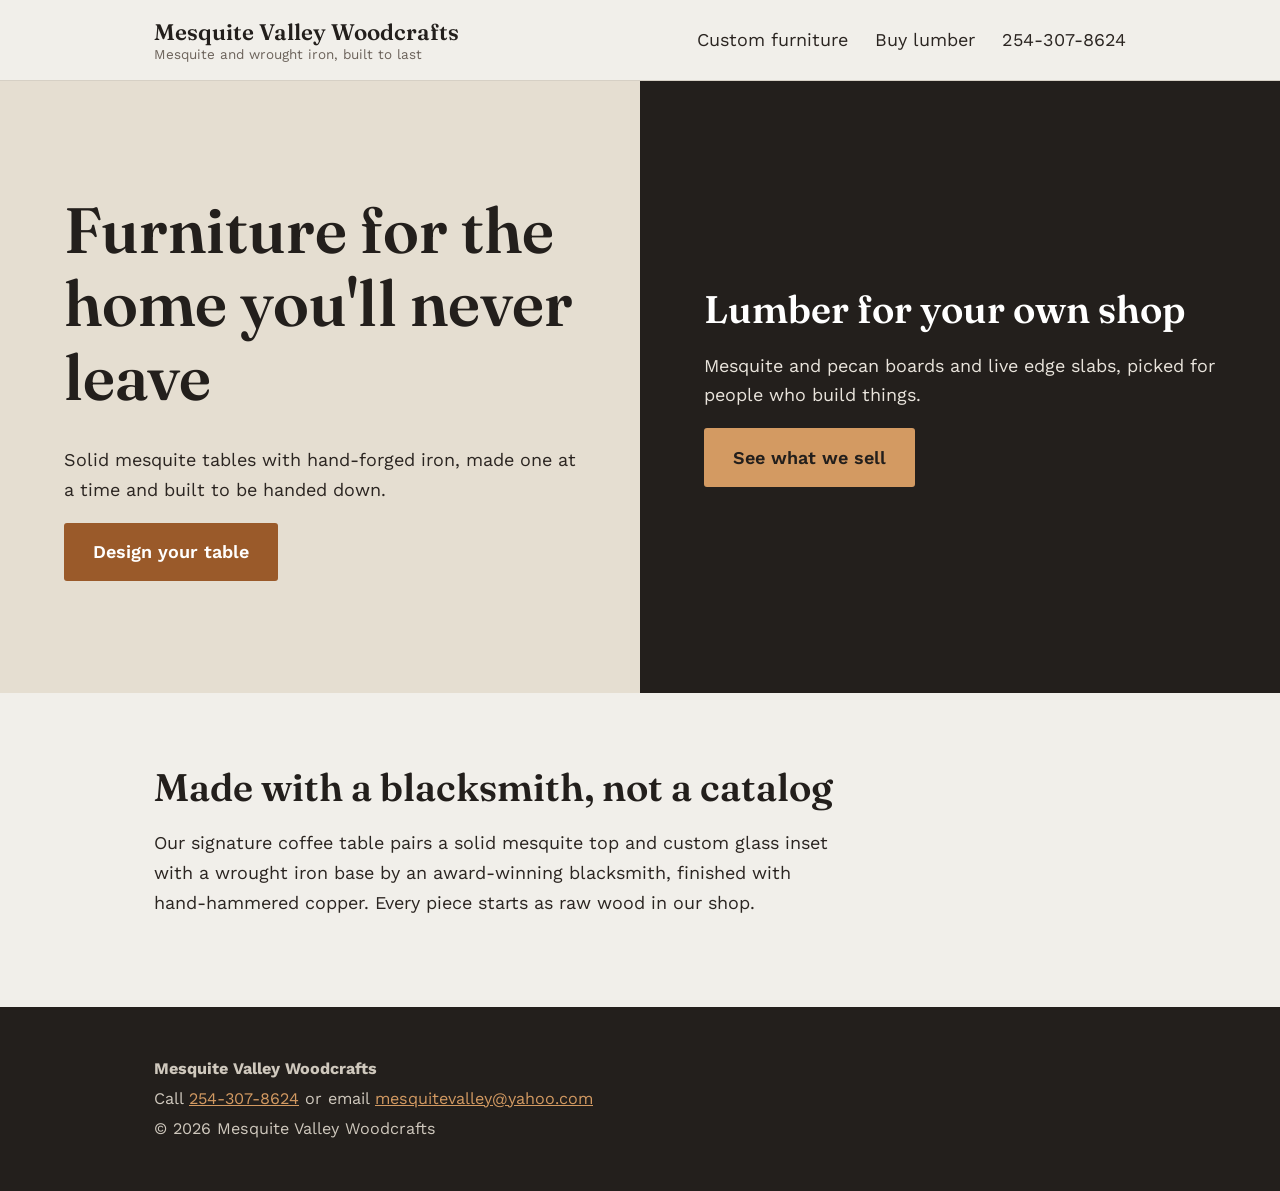
==== index.html @ bffd5c40 "Add files via upload" ====
<!doctype html><html lang="en"><head><meta charset="utf-8"><meta name="viewport" content="width=device-width,initial-scale=1"><link rel="preconnect" href="https://fonts.googleapis.com"><link rel="preconnect" href="https://fonts.gstatic.com" crossorigin><link href="https://fonts.googleapis.com/css2?family=Fraunces:wght@600&family=Work+Sans:wght@400;600&display=swap" rel="stylesheet"><link rel="stylesheet" href="styles.css"><title>Mesquite Valley Woodcrafts | Custom mesquite furniture and lumber</title><meta name="description" content="Custom mesquite and wrought iron furniture, and mesquite and pecan lumber for woodworkers."></head><body>
<header><div class="wrap"><a class="brand" href="index.html">Mesquite Valley Woodcrafts<small>Mesquite and wrought iron, built to last</small></a><nav aria-label="Main"><a href="custom.html">Custom furniture</a><a href="lumber.html">Buy lumber</a><a href="tel:2543078624">254-307-8624</a></nav></div></header>
<main class="split">
<div class="home"><h1>Furniture for the home you'll never leave</h1><p>Solid mesquite tables with hand-forged iron, made one at a time and built to be handed down.</p><a class="btn" href="custom.html">Design your table</a></div>
<div class="shop"><h2>Lumber for your own shop</h2><p>Mesquite and pecan boards and live edge slabs, picked for people who build things.</p><a class="btn" href="lumber.html">See what we sell</a></div>
</main>
<section><div class="wrap"><h2>Made with a blacksmith, not a catalog</h2><p>Our signature coffee table pairs a solid mesquite top and custom glass inset with a wrought iron base by an award-winning blacksmith, finished with hand-hammered copper. Every piece starts as raw wood in our shop.</p></div></section>
<footer><div class="wrap"><p><b>Mesquite Valley Woodcrafts</b></p><p>Call <a href="tel:2543078624">254-307-8624</a> or email <a href="mailto:mesquitevalley@yahoo.com">mesquitevalley@yahoo.com</a></p><p>&copy; 2026 Mesquite Valley Woodcrafts</p></div></footer></body></html>
---- styles.css ----
:root{--iron:#231f1c;--mesq:#4b2a1a;--copper:#9a5a2a;--glow:#d39a62;--stone:#f1efea;--sand:#e5ded1;--line:#d6d0c5;--ink:#2b2521}
*{box-sizing:border-box}
html{font-size:112.5%}
body{margin:0;font:1rem/1.65 "Work Sans",system-ui,sans-serif;color:var(--ink);background:var(--stone)}
h1,h2,h3{font-family:Fraunces,Georgia,serif;font-weight:600;line-height:1.15;margin:0 0 .5em;color:var(--iron)}
h1{font-size:clamp(2.2rem,5vw,3.6rem)}h2{font-size:clamp(1.6rem,3vw,2.2rem)}h3{font-size:1.2rem}
p{margin:0 0 1em;max-width:62ch}
a{color:var(--copper)}
:focus-visible{outline:3px solid var(--copper);outline-offset:3px}
.wrap{max-width:1100px;margin:0 auto;padding:0 5vw}
header{border-bottom:1px solid var(--line)}
header .wrap{display:flex;flex-wrap:wrap;gap:.5rem 2rem;align-items:center;justify-content:space-between;padding-top:1rem;padding-bottom:1rem}
.brand{font:600 1.25rem Fraunces,Georgia,serif;color:var(--iron);text-decoration:none}
.brand small{display:block;font:400 .75rem "Work Sans",sans-serif;color:#6b625a}
nav a{margin-left:1.5rem;color:var(--ink);text-decoration:none;padding:.3rem 0;border-bottom:2px solid transparent}
nav a:hover,nav a[aria-current]{border-color:var(--copper)}
.btn{display:inline-block;padding:.8em 1.6em;background:var(--copper);color:#fff;font-weight:600;text-decoration:none;border:0;border-radius:3px;cursor:pointer;font-size:1rem}
.btn:hover{background:#7f4720}
.btn.alt{background:transparent;color:inherit;border:2px solid currentColor}
section{padding:4rem 0}
.split{display:grid;grid-template-columns:1fr 1fr;min-height:68vh}
.split>div{padding:4rem 5vw;display:flex;flex-direction:column;justify-content:center;align-items:flex-start}
.home{background:var(--sand)}
.shop{background:var(--iron);color:#e9e4dc}
.shop h2,.shop h1{color:#fff}.shop .btn{background:var(--glow);color:var(--iron)}.shop .btn:hover{background:#e6b17e}
.cards{display:grid;grid-template-columns:repeat(auto-fit,minmax(250px,1fr));gap:1.5rem}
.card{background:#fff;border:1px solid var(--line);border-top:4px solid var(--copper);padding:1.5rem}
.card p{margin:0 0 .6em}
.dark{background:var(--iron);color:#e9e4dc}.dark h2{color:#fff}
footer{background:var(--iron);color:#cfc8bd;padding:2.5rem 0;font-size:.9rem}
footer a{color:var(--glow)}footer p{margin:.2em 0}
/* builder */
.builder{display:grid;grid-template-columns:1fr 1fr;gap:3rem;align-items:start}
.preview{position:sticky;top:1rem;background:#fff;border:1px solid var(--line);padding:1.5rem}
.preview svg{width:100%;height:auto;display:block;background:linear-gradient(#ece8e0,#ddd6c8)}
.preview dl{display:grid;grid-template-columns:auto 1fr;gap:.2rem 1rem;margin:1rem 0}
.preview dt{color:#6b625a}.preview dd{margin:0;font-weight:600}
fieldset{border:0;padding:0;margin:0 0 2rem}
legend{font:600 1.3rem Fraunces,Georgia,serif;margin-bottom:.8rem;color:var(--iron)}
.opts{display:grid;gap:.7rem}
.opt{position:relative;display:block;background:#fff;border:2px solid var(--line);padding:.9rem 1.1rem;cursor:pointer}
.opt input{position:absolute;opacity:0}
.opt b{display:block}.opt span{color:#5d554d;font-size:.92rem}
.opt:has(input:checked){border-color:var(--copper);background:#fbf3ea;box-shadow:inset 5px 0 0 var(--copper)}
.opt:has(input:focus-visible){outline:3px solid var(--copper);outline-offset:2px}
label.f{display:block;font-weight:600;margin-bottom:1rem}
.f input,.f select,.f textarea{display:block;width:100%;padding:.6em;font:inherit;border:1px solid #9d958a;margin-top:.3rem;background:#fff}
@media(max-width:800px){.split,.builder{grid-template-columns:1fr}.preview{position:static;order:-1}nav a{margin:0 1rem 0 0}}
@media(prefers-reduced-motion:no-preference){.opt{transition:border-color .15s,background .15s}}
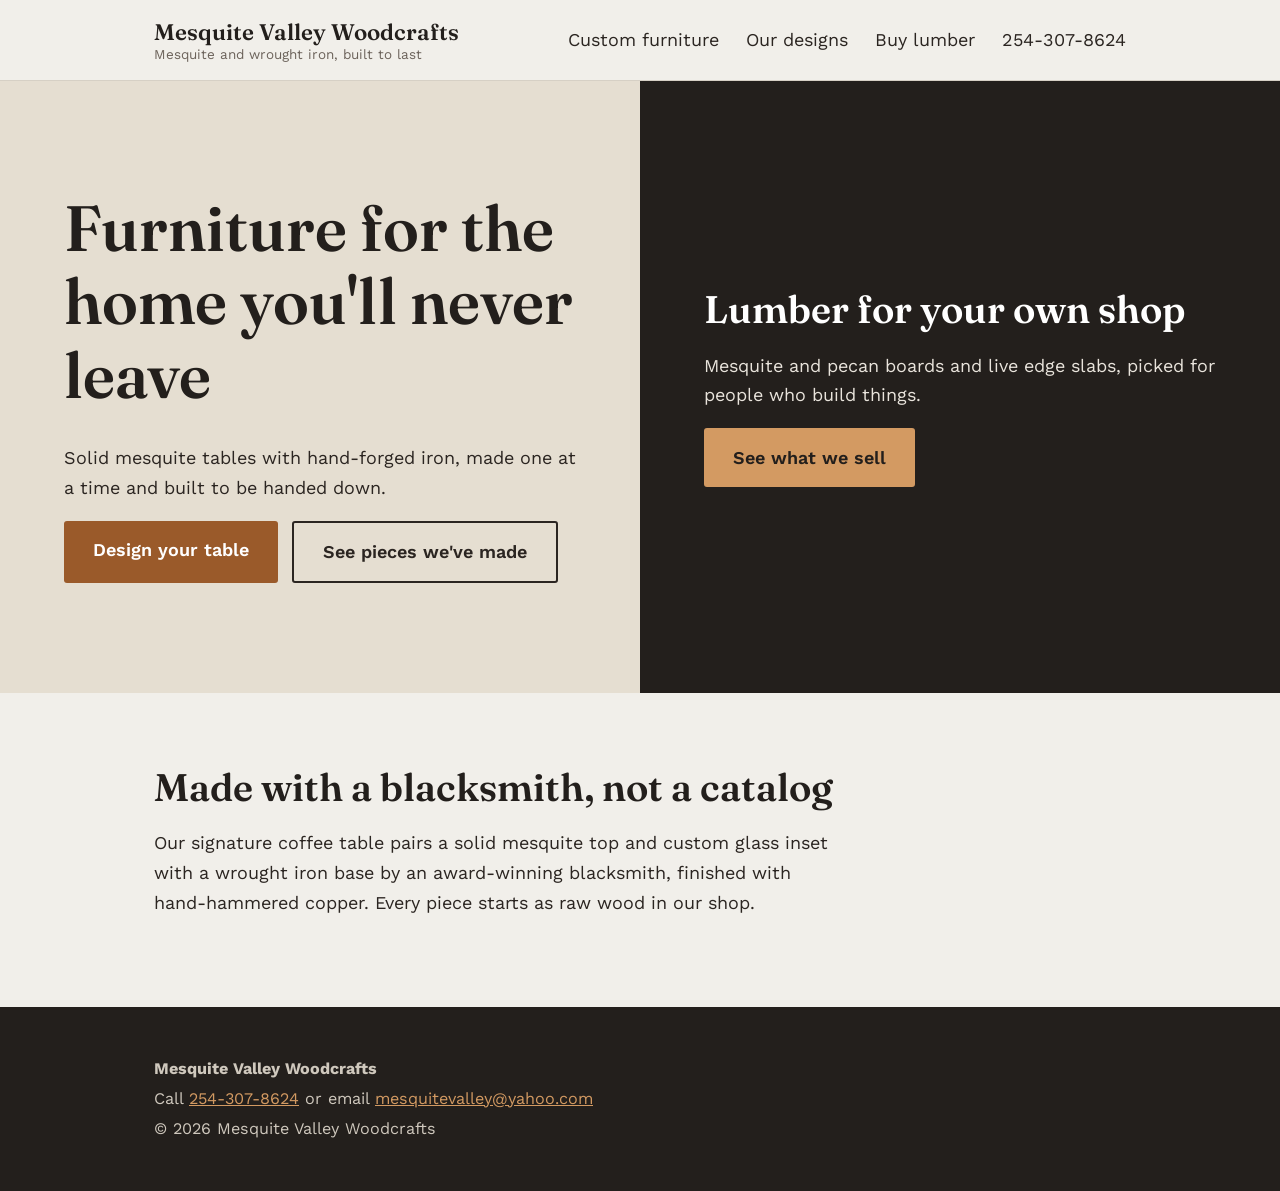
==== commit 8a46828e: "added designs page" ====
--- a/index.html
+++ b/index.html
@@ -1,7 +1,7 @@
 <!doctype html><html lang="en"><head><meta charset="utf-8"><meta name="viewport" content="width=device-width,initial-scale=1"><link rel="preconnect" href="https://fonts.googleapis.com"><link rel="preconnect" href="https://fonts.gstatic.com" crossorigin><link href="https://fonts.googleapis.com/css2?family=Fraunces:wght@600&family=Work+Sans:wght@400;600&display=swap" rel="stylesheet"><link rel="stylesheet" href="styles.css"><title>Mesquite Valley Woodcrafts | Custom mesquite furniture and lumber</title><meta name="description" content="Custom mesquite and wrought iron furniture, and mesquite and pecan lumber for woodworkers."></head><body>
-<header><div class="wrap"><a class="brand" href="index.html">Mesquite Valley Woodcrafts<small>Mesquite and wrought iron, built to last</small></a><nav aria-label="Main"><a href="custom.html">Custom furniture</a><a href="lumber.html">Buy lumber</a><a href="tel:2543078624">254-307-8624</a></nav></div></header>
+<header><div class="wrap"><a class="brand" href="index.html">Mesquite Valley Woodcrafts<small>Mesquite and wrought iron, built to last</small></a><nav aria-label="Main"><a href="custom.html">Custom furniture</a><a href="designs.html">Our designs</a><a href="lumber.html">Buy lumber</a><a href="tel:2543078624">254-307-8624</a></nav></div></header>
 <main class="split">
-<div class="home"><h1>Furniture for the home you'll never leave</h1><p>Solid mesquite tables with hand-forged iron, made one at a time and built to be handed down.</p><a class="btn" href="custom.html">Design your table</a></div>
+<div class="home"><h1>Furniture for the home you'll never leave</h1><p>Solid mesquite tables with hand-forged iron, made one at a time and built to be handed down.</p><div class="btn-row"><a class="btn" href="custom.html">Design your table</a><a class="btn alt" href="designs.html">See pieces we've made</a></div></div>
 <div class="shop"><h2>Lumber for your own shop</h2><p>Mesquite and pecan boards and live edge slabs, picked for people who build things.</p><a class="btn" href="lumber.html">See what we sell</a></div>
 </main>
 <section><div class="wrap"><h2>Made with a blacksmith, not a catalog</h2><p>Our signature coffee table pairs a solid mesquite top and custom glass inset with a wrought iron base by an award-winning blacksmith, finished with hand-hammered copper. Every piece starts as raw wood in our shop.</p></div></section>
--- a/styles.css
+++ b/styles.css
@@ -45,5 +45,29 @@
 .opt:has(input:focus-visible){outline:3px solid var(--copper);outline-offset:2px}
 label.f{display:block;font-weight:600;margin-bottom:1rem}
 .f input,.f select,.f textarea{display:block;width:100%;padding:.6em;font:inherit;border:1px solid #9d958a;margin-top:.3rem;background:#fff}
-@media(max-width:800px){.split,.builder{grid-template-columns:1fr}.preview{position:static;order:-1}nav a{margin:0 1rem 0 0}}
+/* designs page */
+.design{display:grid;grid-template-columns:1.2fr 1fr;gap:3rem;align-items:center;padding:3rem 0;border-top:1px solid var(--line)}
+.design:first-child{border-top:0;padding-top:0}
+.design:nth-child(even) .photos{order:2}
+.photos{display:grid;gap:.6rem}
+.thumbs{display:grid;grid-template-columns:repeat(auto-fill,minmax(90px,1fr));gap:.6rem}
+.photo{display:block;padding:0;border:0;background:var(--sand);cursor:zoom-in;aspect-ratio:4/3;overflow:hidden;width:100%}
+.photo img{width:100%;height:100%;object-fit:cover;display:block}
+.photo.missing{cursor:default;background:repeating-linear-gradient(100deg,#c9a37f 0 14px,#b88d66 14px 22px,#c39a74 22px 40px)}
+.photo.missing img{visibility:hidden}
+.ask{color:#5d554d;font-size:.95rem}
+.request-wrap{display:grid;grid-template-columns:1fr 1fr;gap:3rem;align-items:start}
+.request-wrap a{color:var(--glow)}
+.dark .f{color:#fff}
+.dark .btn{background:var(--glow);color:var(--iron)}.dark .btn:hover{background:#e6b17e}
+.form-msg{min-height:1.6em;font-weight:600;color:#fff}
+dialog{border:0;padding:0;background:transparent;max-width:min(1100px,94vw)}
+dialog::backdrop{background:rgba(20,16,14,.85)}
+dialog img{display:block;max-width:100%;max-height:82vh;margin:0 auto 1rem}
+dialog .btn{display:block;margin:0 auto}
+.see-designs{background:var(--sand)}
+.see-designs .wrap{display:flex;flex-wrap:wrap;gap:1rem 2rem;align-items:center;justify-content:space-between}
+.see-designs p{margin:0}
+.btn-row{display:flex;flex-wrap:wrap;gap:.8rem}
+@media(max-width:800px){.split,.builder,.design,.request-wrap{grid-template-columns:1fr;gap:1.5rem}.design:nth-child(even) .photos{order:0}.preview{position:static;order:-1}nav a{margin:0 1rem 0 0}}
 @media(prefers-reduced-motion:no-preference){.opt{transition:border-color .15s,background .15s}}
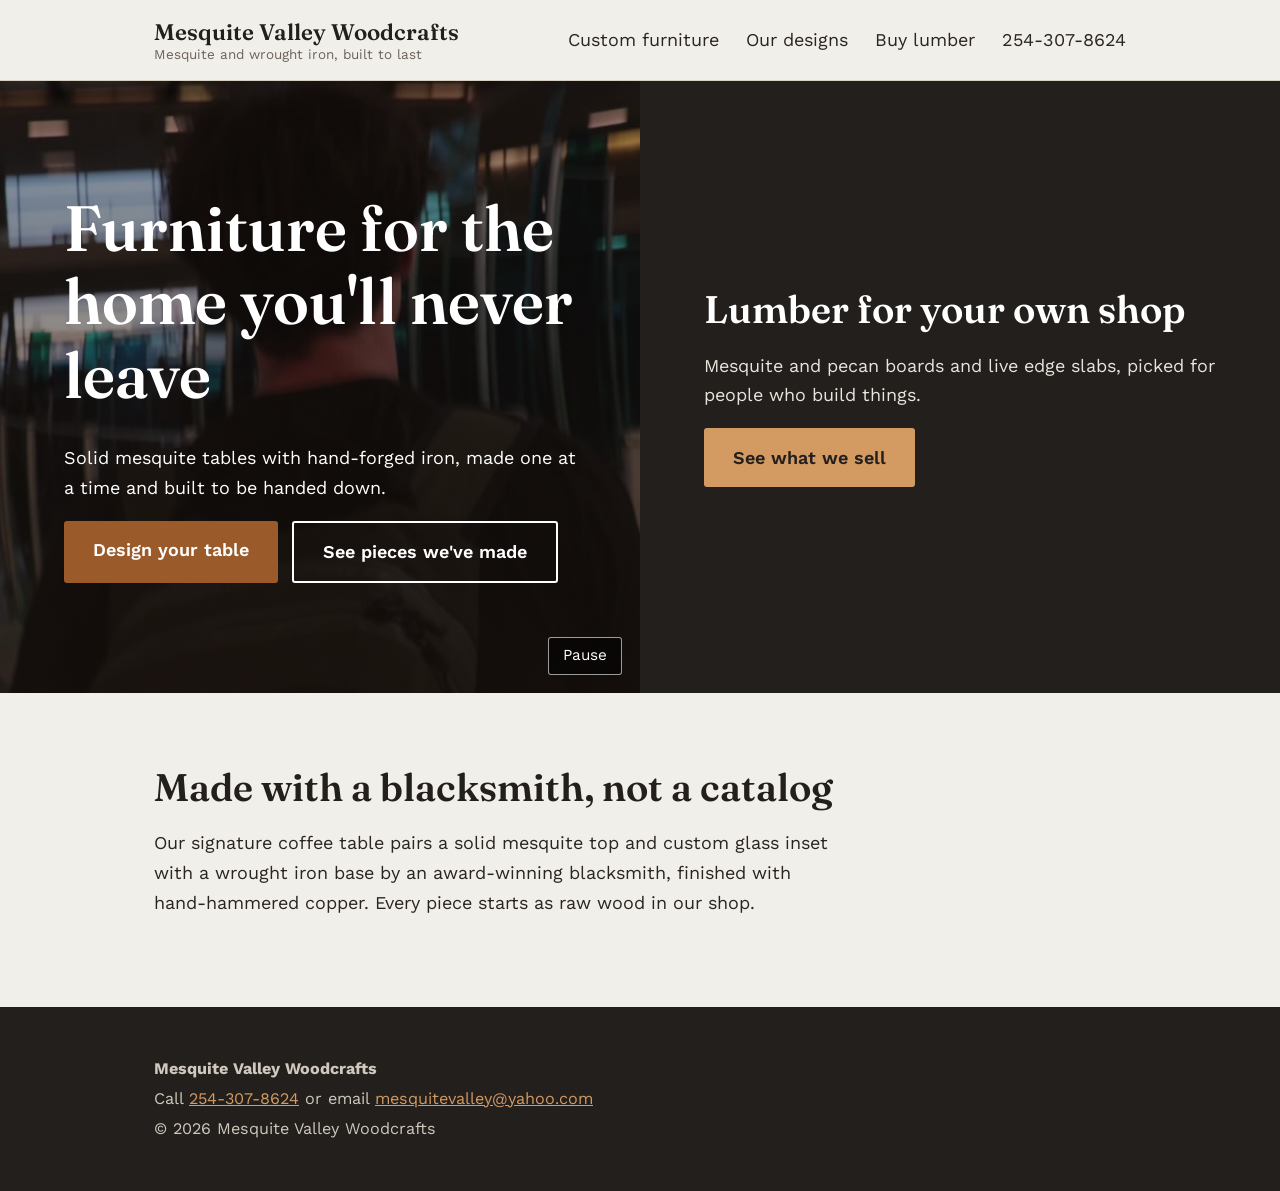
==== commit d02a79d9: "adding vid behind bbutton try1.5" ====
--- a/index.html
+++ b/index.html
@@ -1,8 +1,19 @@
 <!doctype html><html lang="en"><head><meta charset="utf-8"><meta name="viewport" content="width=device-width,initial-scale=1"><link rel="preconnect" href="https://fonts.googleapis.com"><link rel="preconnect" href="https://fonts.gstatic.com" crossorigin><link href="https://fonts.googleapis.com/css2?family=Fraunces:wght@600&family=Work+Sans:wght@400;600&display=swap" rel="stylesheet"><link rel="stylesheet" href="styles.css"><title>Mesquite Valley Woodcrafts | Custom mesquite furniture and lumber</title><meta name="description" content="Custom mesquite and wrought iron furniture, and mesquite and pecan lumber for woodworkers."></head><body>
 <header><div class="wrap"><a class="brand" href="index.html">Mesquite Valley Woodcrafts<small>Mesquite and wrought iron, built to last</small></a><nav aria-label="Main"><a href="custom.html">Custom furniture</a><a href="designs.html">Our designs</a><a href="lumber.html">Buy lumber</a><a href="tel:2543078624">254-307-8624</a></nav></div></header>
 <main class="split">
-<div class="home"><h1>Furniture for the home you'll never leave</h1><p>Solid mesquite tables with hand-forged iron, made one at a time and built to be handed down.</p><div class="btn-row"><a class="btn" href="custom.html">Design your table</a><a class="btn alt" href="designs.html">See pieces we've made</a></div></div>
+<div class="home has-video"><video class="bg-video" src="video/home.mp4" poster="video/home-poster.jpg" autoplay muted loop playsinline aria-hidden="true"></video><button class="video-toggle" type="button" aria-label="Pause background video">Pause</button><h1>Furniture for the home you'll never leave</h1><p>Solid mesquite tables with hand-forged iron, made one at a time and built to be handed down.</p><div class="btn-row"><a class="btn" href="custom.html">Design your table</a><a class="btn alt" href="designs.html">See pieces we've made</a></div></div>
 <div class="shop"><h2>Lumber for your own shop</h2><p>Mesquite and pecan boards and live edge slabs, picked for people who build things.</p><a class="btn" href="lumber.html">See what we sell</a></div>
 </main>
 <section><div class="wrap"><h2>Made with a blacksmith, not a catalog</h2><p>Our signature coffee table pairs a solid mesquite top and custom glass inset with a wrought iron base by an award-winning blacksmith, finished with hand-hammered copper. Every piece starts as raw wood in our shop.</p></div></section>
-<footer><div class="wrap"><p><b>Mesquite Valley Woodcrafts</b></p><p>Call <a href="tel:2543078624">254-307-8624</a> or email <a href="mailto:mesquitevalley@yahoo.com">mesquitevalley@yahoo.com</a></p><p>&copy; 2026 Mesquite Valley Woodcrafts</p></div></footer></body></html>
+<footer><div class="wrap"><p><b>Mesquite Valley Woodcrafts</b></p><p>Call <a href="tel:2543078624">254-307-8624</a> or email <a href="mailto:mesquitevalley@yahoo.com">mesquitevalley@yahoo.com</a></p><p>&copy; 2026 Mesquite Valley Woodcrafts</p></div></footer>
+<script>
+const vid = document.querySelector(".bg-video"), toggle = document.querySelector(".video-toggle");
+function setPlaying(on) {
+  if (on) { vid.play().catch(() => {}); } else { vid.pause(); }
+  toggle.textContent = on ? "Pause" : "Play";
+  toggle.setAttribute("aria-label", (on ? "Pause" : "Play") + " background video");
+}
+if (matchMedia("(prefers-reduced-motion: reduce)").matches) setPlaying(false);
+toggle.addEventListener("click", () => setPlaying(vid.paused));
+</script>
+</body></html>
--- a/styles.css
+++ b/styles.css
@@ -45,6 +45,15 @@
 .opt:has(input:focus-visible){outline:3px solid var(--copper);outline-offset:2px}
 label.f{display:block;font-weight:600;margin-bottom:1rem}
 .f input,.f select,.f textarea{display:block;width:100%;padding:.6em;font:inherit;border:1px solid #9d958a;margin-top:.3rem;background:#fff}
+/* home video backdrop */
+.home.has-video{position:relative;overflow:hidden;background:var(--iron);color:#fff}
+.bg-video{position:absolute;inset:0;width:100%;height:100%;object-fit:cover;z-index:0}
+.home.has-video::before{content:"";position:absolute;inset:0;z-index:1;background:linear-gradient(180deg,rgba(25,18,14,.35),rgba(25,18,14,.72))}
+.home.has-video>*:not(.bg-video){position:relative;z-index:2}
+.home.has-video h1{color:#fff}
+.home.has-video .btn.alt{color:#fff;border-color:#fff}
+.home.has-video .btn.alt:hover{background:rgba(255,255,255,.15)}
+.video-toggle{position:absolute!important;right:1rem;bottom:1rem;background:rgba(0,0,0,.5);color:#fff;border:1px solid rgba(255,255,255,.6);border-radius:3px;padding:.35em .9em;font:inherit;font-size:.85rem;cursor:pointer}
 /* designs page */
 .design{display:grid;grid-template-columns:1.2fr 1fr;gap:3rem;align-items:center;padding:3rem 0;border-top:1px solid var(--line)}
 .design:first-child{border-top:0;padding-top:0}
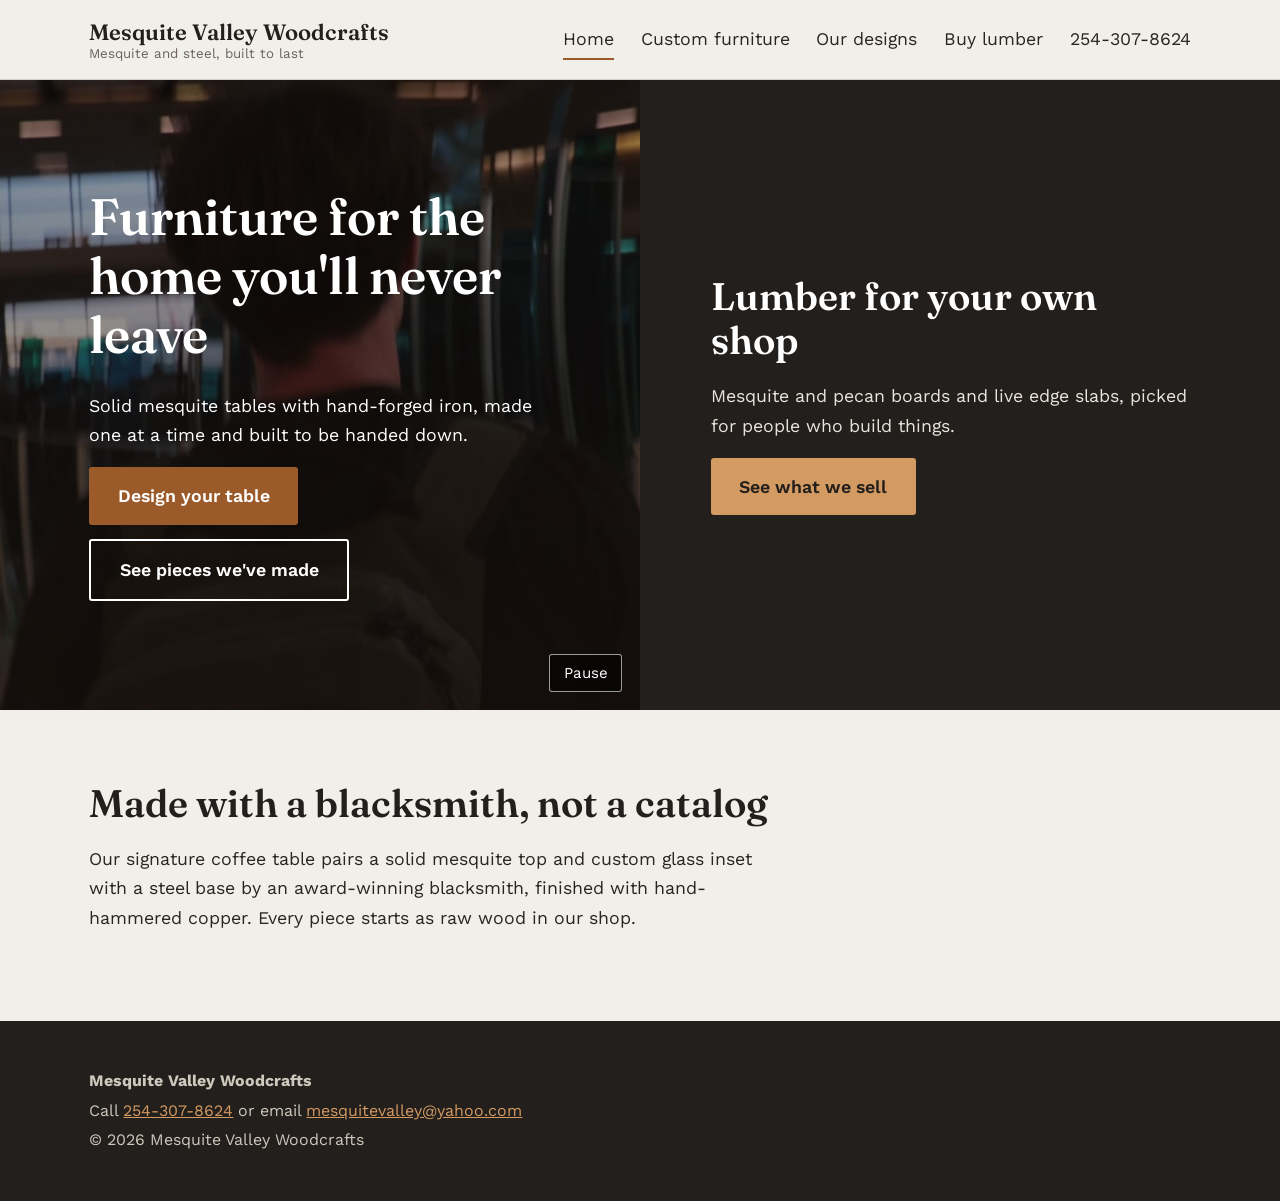
==== commit 59f2f263: "Add files via upload" ====
--- a/index.html
+++ b/index.html
@@ -1,10 +1,10 @@
 <!doctype html><html lang="en"><head><meta charset="utf-8"><meta name="viewport" content="width=device-width,initial-scale=1"><link rel="preconnect" href="https://fonts.googleapis.com"><link rel="preconnect" href="https://fonts.gstatic.com" crossorigin><link href="https://fonts.googleapis.com/css2?family=Fraunces:wght@600&family=Work+Sans:wght@400;600&display=swap" rel="stylesheet"><link rel="stylesheet" href="styles.css"><title>Mesquite Valley Woodcrafts | Custom mesquite furniture and lumber</title><meta name="description" content="Custom mesquite and wrought iron furniture, and mesquite and pecan lumber for woodworkers."></head><body>
-<header><div class="wrap"><a class="brand" href="index.html">Mesquite Valley Woodcrafts<small>Mesquite and wrought iron, built to last</small></a><nav aria-label="Main"><a href="custom.html">Custom furniture</a><a href="designs.html">Our designs</a><a href="lumber.html">Buy lumber</a><a href="tel:2543078624">254-307-8624</a></nav></div></header>
+<header><div class="wrap"><a class="brand" href="index.html">Mesquite Valley Woodcrafts<small>Mesquite and steel, built to last</small></a><nav aria-label="Main"><a href="index.html" aria-current="page">Home</a><a href="custom.html">Custom furniture</a><a href="designs.html">Our designs</a><a href="lumber.html">Buy lumber</a><a href="tel:2543078624">254-307-8624</a></nav></div></header>
 <main class="split">
 <div class="home has-video"><video class="bg-video" src="video/home.mp4" poster="video/home-poster.jpg" autoplay muted loop playsinline aria-hidden="true"></video><button class="video-toggle" type="button" aria-label="Pause background video">Pause</button><h1>Furniture for the home you'll never leave</h1><p>Solid mesquite tables with hand-forged iron, made one at a time and built to be handed down.</p><div class="btn-row"><a class="btn" href="custom.html">Design your table</a><a class="btn alt" href="designs.html">See pieces we've made</a></div></div>
 <div class="shop"><h2>Lumber for your own shop</h2><p>Mesquite and pecan boards and live edge slabs, picked for people who build things.</p><a class="btn" href="lumber.html">See what we sell</a></div>
 </main>
-<section><div class="wrap"><h2>Made with a blacksmith, not a catalog</h2><p>Our signature coffee table pairs a solid mesquite top and custom glass inset with a wrought iron base by an award-winning blacksmith, finished with hand-hammered copper. Every piece starts as raw wood in our shop.</p></div></section>
+<section><div class="wrap"><h2>Made with a blacksmith, not a catalog</h2><p>Our signature coffee table pairs a solid mesquite top and custom glass inset with a steel base by an award-winning blacksmith, finished with hand-hammered copper. Every piece starts as raw wood in our shop.</p></div></section>
 <footer><div class="wrap"><p><b>Mesquite Valley Woodcrafts</b></p><p>Call <a href="tel:2543078624">254-307-8624</a> or email <a href="mailto:mesquitevalley@yahoo.com">mesquitevalley@yahoo.com</a></p><p>&copy; 2026 Mesquite Valley Woodcrafts</p></div></footer>
 <script>
 const vid = document.querySelector(".bg-video"), toggle = document.querySelector(".video-toggle");
--- a/styles.css
+++ b/styles.css
@@ -1,25 +1,31 @@
-:root{--iron:#231f1c;--mesq:#4b2a1a;--copper:#9a5a2a;--glow:#d39a62;--stone:#f1efea;--sand:#e5ded1;--line:#d6d0c5;--ink:#2b2521}
+:root{--max:62rem;--gut:max(5vw,16px);--iron:#231f1c;--mesq:#4b2a1a;--copper:#9a5a2a;--glow:#d39a62;--stone:#f1efea;--sand:#e5ded1;--line:#d6d0c5;--ink:#2b2521}
 *{box-sizing:border-box}
-html{font-size:112.5%}
+/* text grows gently with the screen: 17px on phones, about 18px on laptops, up to 24px on big monitors */
+html{font-size:clamp(17px,.45vw + 12px,24px);-webkit-text-size-adjust:100%}
 body{margin:0;font:1rem/1.65 "Work Sans",system-ui,sans-serif;color:var(--ink);background:var(--stone)}
 h1,h2,h3{font-family:Fraunces,Georgia,serif;font-weight:600;line-height:1.15;margin:0 0 .5em;color:var(--iron)}
-h1{font-size:clamp(2.2rem,5vw,3.6rem)}h2{font-size:clamp(1.6rem,3vw,2.2rem)}h3{font-size:1.2rem}
+h1{font-size:clamp(2.1rem,4vw,4rem)}h2{font-size:clamp(1.6rem,3vw,2.2rem)}h3{font-size:1.2rem}
 p{margin:0 0 1em;max-width:62ch}
 a{color:var(--copper)}
 :focus-visible{outline:3px solid var(--copper);outline-offset:3px}
-.wrap{max-width:1100px;margin:0 auto;padding:0 5vw}
+.wrap{width:min(100% - 2*var(--gut),var(--max));margin:0 auto}
+img,video,svg{max-width:100%}
 header{border-bottom:1px solid var(--line)}
 header .wrap{display:flex;flex-wrap:wrap;gap:.5rem 2rem;align-items:center;justify-content:space-between;padding-top:1rem;padding-bottom:1rem}
 .brand{font:600 1.25rem Fraunces,Georgia,serif;color:var(--iron);text-decoration:none}
 .brand small{display:block;font:400 .75rem "Work Sans",sans-serif;color:#6b625a}
-nav a{margin-left:1.5rem;color:var(--ink);text-decoration:none;padding:.3rem 0;border-bottom:2px solid transparent}
+nav{display:flex;flex-wrap:wrap;gap:.2rem 1.5rem}
+nav a{white-space:nowrap;color:var(--ink);text-decoration:none;padding:.3rem 0;border-bottom:2px solid transparent}
 nav a:hover,nav a[aria-current]{border-color:var(--copper)}
 .btn{display:inline-block;padding:.8em 1.6em;background:var(--copper);color:#fff;font-weight:600;text-decoration:none;border:0;border-radius:3px;cursor:pointer;font-size:1rem}
 .btn:hover{background:#7f4720}
 .btn.alt{background:transparent;color:inherit;border:2px solid currentColor}
 section{padding:4rem 0}
-.split{display:grid;grid-template-columns:1fr 1fr;min-height:68vh}
-.split>div{padding:4rem 5vw;display:flex;flex-direction:column;justify-content:center;align-items:flex-start}
+.split{display:grid;grid-template-columns:1fr 1fr;min-height:clamp(28rem,70vh,52rem)}
+.split>div{padding:4rem;display:flex;flex-direction:column;justify-content:center;align-items:flex-start}
+/* line the panel text up with the centered column used by the header and other sections */
+.split>div:first-child{padding-left:max(var(--gut),calc(100% - var(--max)/2))}
+.split>div:last-child{padding-right:max(var(--gut),calc(100% - var(--max)/2))}
 .home{background:var(--sand)}
 .shop{background:var(--iron);color:#e9e4dc}
 .shop h2,.shop h1{color:#fff}.shop .btn{background:var(--glow);color:var(--iron)}.shop .btn:hover{background:#e6b17e}
@@ -44,7 +50,18 @@
 .opt:has(input:checked){border-color:var(--copper);background:#fbf3ea;box-shadow:inset 5px 0 0 var(--copper)}
 .opt:has(input:focus-visible){outline:3px solid var(--copper);outline-offset:2px}
 label.f{display:block;font-weight:600;margin-bottom:1rem}
-.f input,.f select,.f textarea{display:block;width:100%;padding:.6em;font:inherit;border:1px solid #9d958a;margin-top:.3rem;background:#fff}
+.f input,.f select,.f textarea{display:block;width:100%;padding:.6em;font:inherit;font-weight:400;border:1px solid #9d958a;border-radius:4px;margin-top:.3rem;background:#fff;color:var(--ink)}
+/* dropdowns: same look everywhere, big enough to tap on a phone */
+select,.f select{appearance:none;-webkit-appearance:none;min-height:3rem;padding:.6em 2.6em .6em .8em;cursor:pointer;
+  background:#fff url("data:image/svg+xml,%3Csvg xmlns='http://www.w3.org/2000/svg' width='14' height='9' viewBox='0 0 14 9'%3E%3Cpath d='M1 1l6 6 6-6' fill='none' stroke='%239a5a2a' stroke-width='2.2' stroke-linecap='round' stroke-linejoin='round'/%3E%3C/svg%3E") no-repeat right .9em center/.8em auto}
+.choices{display:grid;gap:1.6rem}
+.pick-label{display:block;font:600 1.3rem Fraunces,Georgia,serif;color:var(--iron);margin-bottom:.4rem}
+.pick-select{display:block;width:100%;font:inherit;font-size:1.05rem;font-weight:600;color:var(--iron);border:2px solid var(--line);border-left:5px solid var(--copper);border-radius:4px;min-height:3.4rem}
+.pick-select:hover{border-color:#bfb5a6;border-left-color:var(--copper)}
+.pick-desc{margin:.45rem 0 0;color:#5d554d;font-size:.95rem}
+.phone-only{display:none}
+.your-design{border-left:3px solid var(--glow);padding-left:.9rem}
+.your-design b{color:#fff;font-weight:600}
 /* home video backdrop */
 .home.has-video{position:relative;overflow:hidden;background:var(--iron);color:#fff}
 .bg-video{position:absolute;inset:0;width:100%;height:100%;object-fit:cover;z-index:0}
@@ -70,7 +87,7 @@
 .dark .f{color:#fff}
 .dark .btn{background:var(--glow);color:var(--iron)}.dark .btn:hover{background:#e6b17e}
 .form-msg{min-height:1.6em;font-weight:600;color:#fff}
-dialog{border:0;padding:0;background:transparent;max-width:min(1100px,94vw)}
+dialog{border:0;padding:0;background:transparent;max-width:min(var(--max),94vw)}
 dialog::backdrop{background:rgba(20,16,14,.85)}
 dialog img{display:block;max-width:100%;max-height:82vh;margin:0 auto 1rem}
 dialog .btn{display:block;margin:0 auto}
@@ -78,5 +95,5 @@
 .see-designs .wrap{display:flex;flex-wrap:wrap;gap:1rem 2rem;align-items:center;justify-content:space-between}
 .see-designs p{margin:0}
 .btn-row{display:flex;flex-wrap:wrap;gap:.8rem}
-@media(max-width:800px){.split,.builder,.design,.request-wrap{grid-template-columns:1fr;gap:1.5rem}.design:nth-child(even) .photos{order:0}.preview{position:static;order:-1}nav a{margin:0 1rem 0 0}}
+@media(max-width:800px){.split{grid-template-columns:1fr;min-height:0}.split>div,.split>div:first-child,.split>div:last-child{padding:3.5rem var(--gut)}.builder,.design,.request-wrap{grid-template-columns:1fr;gap:1.5rem}.design:nth-child(even) .photos{order:0}.preview{position:static;order:-1}nav{gap:.2rem 1.1rem}.phone-only{display:inline-block;margin-top:1.8rem}.wide-only,.preview dl{display:none}.preview{padding:1rem}}
 @media(prefers-reduced-motion:no-preference){.opt{transition:border-color .15s,background .15s}}
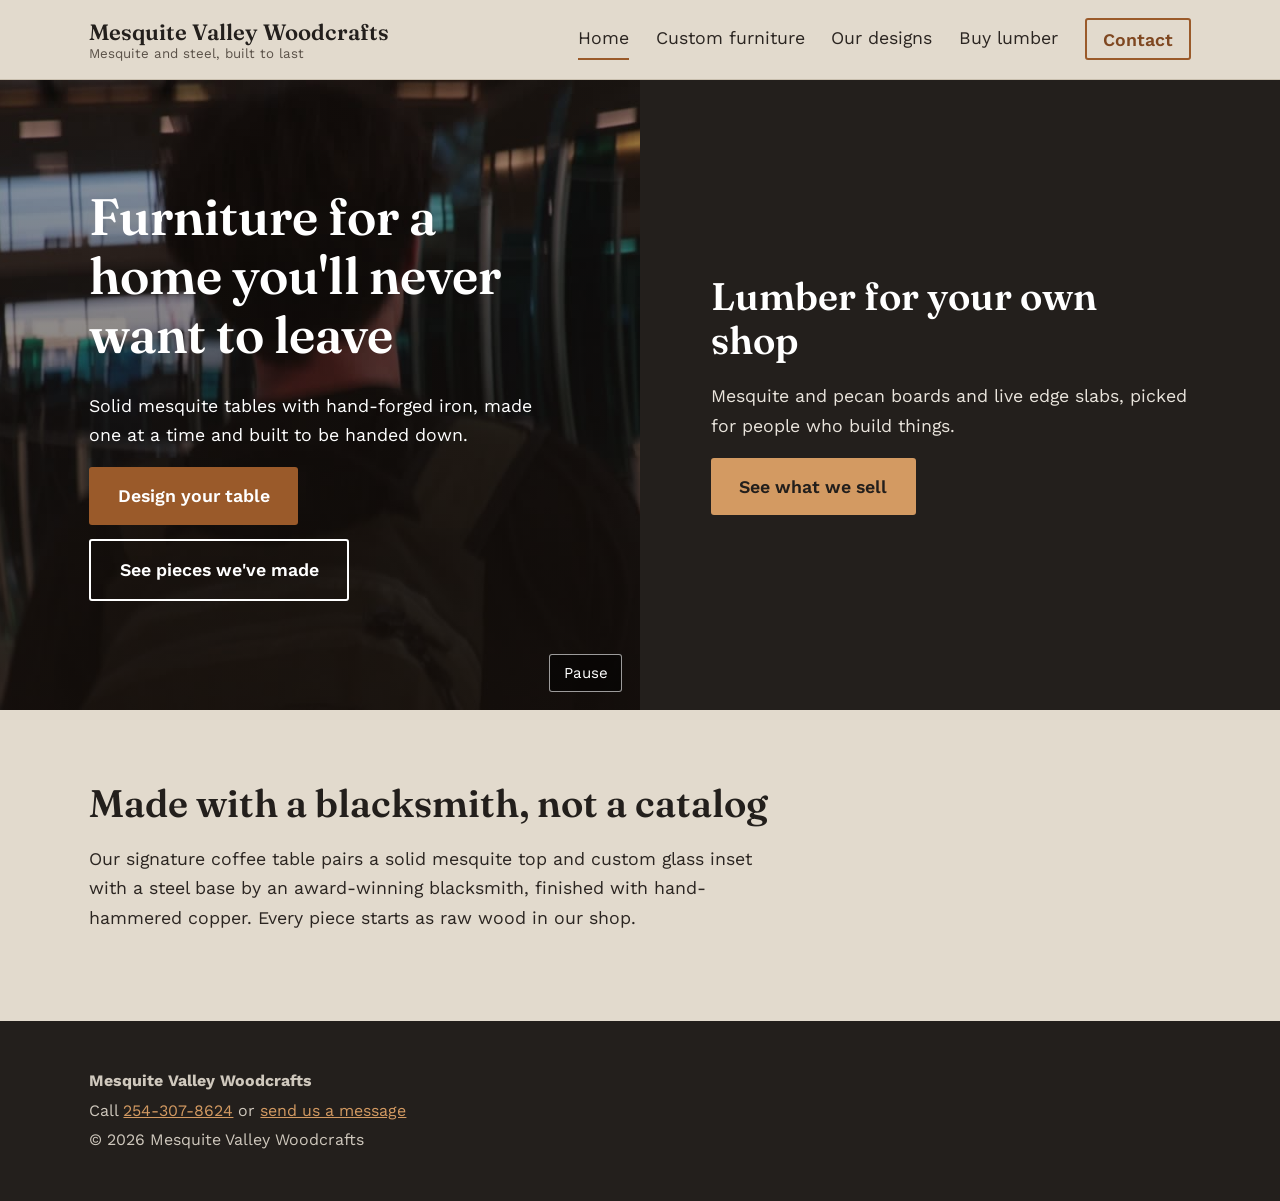
==== commit f1624120: "General changes + making email forms work" ====
--- a/index.html
+++ b/index.html
@@ -1,11 +1,11 @@
 <!doctype html><html lang="en"><head><meta charset="utf-8"><meta name="viewport" content="width=device-width,initial-scale=1"><link rel="preconnect" href="https://fonts.googleapis.com"><link rel="preconnect" href="https://fonts.gstatic.com" crossorigin><link href="https://fonts.googleapis.com/css2?family=Fraunces:wght@600&family=Work+Sans:wght@400;600&display=swap" rel="stylesheet"><link rel="stylesheet" href="styles.css"><title>Mesquite Valley Woodcrafts | Custom mesquite furniture and lumber</title><meta name="description" content="Custom mesquite and wrought iron furniture, and mesquite and pecan lumber for woodworkers."></head><body>
-<header><div class="wrap"><a class="brand" href="index.html">Mesquite Valley Woodcrafts<small>Mesquite and steel, built to last</small></a><nav aria-label="Main"><a href="index.html" aria-current="page">Home</a><a href="custom.html">Custom furniture</a><a href="designs.html">Our designs</a><a href="lumber.html">Buy lumber</a><a href="tel:2543078624">254-307-8624</a></nav></div></header>
+<header><div class="wrap"><a class="brand" href="index.html">Mesquite Valley Woodcrafts<small>Mesquite and steel, built to last</small></a><nav aria-label="Main"><a href="index.html" aria-current="page">Home</a><a href="custom.html">Custom furniture</a><a href="designs.html">Our designs</a><a href="lumber.html">Buy lumber</a><a class="nav-contact" href="contact.html">Contact</a></nav></div></header>
 <main class="split">
-<div class="home has-video"><video class="bg-video" src="video/home.mp4" poster="video/home-poster.jpg" autoplay muted loop playsinline aria-hidden="true"></video><button class="video-toggle" type="button" aria-label="Pause background video">Pause</button><h1>Furniture for the home you'll never leave</h1><p>Solid mesquite tables with hand-forged iron, made one at a time and built to be handed down.</p><div class="btn-row"><a class="btn" href="custom.html">Design your table</a><a class="btn alt" href="designs.html">See pieces we've made</a></div></div>
+<div class="home has-video"><video class="bg-video" src="video/home.mp4" poster="video/home-poster.jpg" autoplay muted loop playsinline aria-hidden="true"></video><button class="video-toggle" type="button" aria-label="Pause background video">Pause</button><h1>Furniture for a home you'll never want to leave</h1><p>Solid mesquite tables with hand-forged iron, made one at a time and built to be handed down.</p><div class="btn-row"><a class="btn" href="custom.html">Design your table</a><a class="btn alt" href="designs.html">See pieces we've made</a></div></div>
 <div class="shop"><h2>Lumber for your own shop</h2><p>Mesquite and pecan boards and live edge slabs, picked for people who build things.</p><a class="btn" href="lumber.html">See what we sell</a></div>
 </main>
 <section><div class="wrap"><h2>Made with a blacksmith, not a catalog</h2><p>Our signature coffee table pairs a solid mesquite top and custom glass inset with a steel base by an award-winning blacksmith, finished with hand-hammered copper. Every piece starts as raw wood in our shop.</p></div></section>
-<footer><div class="wrap"><p><b>Mesquite Valley Woodcrafts</b></p><p>Call <a href="tel:2543078624">254-307-8624</a> or email <a href="mailto:mesquitevalley@yahoo.com">mesquitevalley@yahoo.com</a></p><p>&copy; 2026 Mesquite Valley Woodcrafts</p></div></footer>
+<footer><div class="wrap"><p><b>Mesquite Valley Woodcrafts</b></p><p>Call <a href="tel:2543078624">254-307-8624</a> or <a href="contact.html">send us a message</a></p><p>&copy; 2026 Mesquite Valley Woodcrafts</p></div></footer>
 <script>
 const vid = document.querySelector(".bg-video"), toggle = document.querySelector(".video-toggle");
 function setPlaying(on) {
--- a/styles.css
+++ b/styles.css
@@ -1,4 +1,5 @@
-:root{--max:62rem;--gut:max(5vw,16px);--iron:#231f1c;--mesq:#4b2a1a;--copper:#9a5a2a;--glow:#d39a62;--stone:#f1efea;--sand:#e5ded1;--line:#d6d0c5;--ink:#2b2521}
+:root{--max:62rem;--gut:max(5vw,16px);--iron:#231f1c;--mesq:#4b2a1a;--copper:#9a5a2a;--glow:#d39a62;--stone:#e2dacd;--sand:#d3c7b4;--card:#efe9df;--field:#f8f5ef;--line:#c9bfae;--muted:#5a5148;--link:#7f4720;--ink:#2b2521}
+/* page colors: a warm linen instead of white, so the pages are easier on the eyes */
 *{box-sizing:border-box}
 /* text grows gently with the screen: 17px on phones, about 18px on laptops, up to 24px on big monitors */
 html{font-size:clamp(17px,.45vw + 12px,24px);-webkit-text-size-adjust:100%}
@@ -6,14 +7,14 @@
 h1,h2,h3{font-family:Fraunces,Georgia,serif;font-weight:600;line-height:1.15;margin:0 0 .5em;color:var(--iron)}
 h1{font-size:clamp(2.1rem,4vw,4rem)}h2{font-size:clamp(1.6rem,3vw,2.2rem)}h3{font-size:1.2rem}
 p{margin:0 0 1em;max-width:62ch}
-a{color:var(--copper)}
+a{color:var(--link)}
 :focus-visible{outline:3px solid var(--copper);outline-offset:3px}
 .wrap{width:min(100% - 2*var(--gut),var(--max));margin:0 auto}
 img,video,svg{max-width:100%}
 header{border-bottom:1px solid var(--line)}
 header .wrap{display:flex;flex-wrap:wrap;gap:.5rem 2rem;align-items:center;justify-content:space-between;padding-top:1rem;padding-bottom:1rem}
 .brand{font:600 1.25rem Fraunces,Georgia,serif;color:var(--iron);text-decoration:none}
-.brand small{display:block;font:400 .75rem "Work Sans",sans-serif;color:#6b625a}
+.brand small{display:block;font:400 .75rem "Work Sans",sans-serif;color:var(--muted)}
 nav{display:flex;flex-wrap:wrap;gap:.2rem 1.5rem}
 nav a{white-space:nowrap;color:var(--ink);text-decoration:none;padding:.3rem 0;border-bottom:2px solid transparent}
 nav a:hover,nav a[aria-current]{border-color:var(--copper)}
@@ -30,35 +31,35 @@
 .shop{background:var(--iron);color:#e9e4dc}
 .shop h2,.shop h1{color:#fff}.shop .btn{background:var(--glow);color:var(--iron)}.shop .btn:hover{background:#e6b17e}
 .cards{display:grid;grid-template-columns:repeat(auto-fit,minmax(250px,1fr));gap:1.5rem}
-.card{background:#fff;border:1px solid var(--line);border-top:4px solid var(--copper);padding:1.5rem}
+.card{background:var(--card);border:1px solid var(--line);border-top:4px solid var(--copper);padding:1.5rem}
 .card p{margin:0 0 .6em}
 .dark{background:var(--iron);color:#e9e4dc}.dark h2{color:#fff}
 footer{background:var(--iron);color:#cfc8bd;padding:2.5rem 0;font-size:.9rem}
 footer a{color:var(--glow)}footer p{margin:.2em 0}
 /* builder */
 .builder{display:grid;grid-template-columns:1fr 1fr;gap:3rem;align-items:start}
-.preview{position:sticky;top:1rem;background:#fff;border:1px solid var(--line);padding:1.5rem}
-.preview svg{width:100%;height:auto;display:block;background:linear-gradient(#ece8e0,#ddd6c8)}
+.preview{position:sticky;top:1rem;background:var(--card);border:1px solid var(--line);padding:1.5rem}
+.preview svg{width:100%;height:auto;display:block;background:linear-gradient(#e6dfd3,#d4cab9)}
 .preview dl{display:grid;grid-template-columns:auto 1fr;gap:.2rem 1rem;margin:1rem 0}
-.preview dt{color:#6b625a}.preview dd{margin:0;font-weight:600}
+.preview dt{color:var(--muted)}.preview dd{margin:0;font-weight:600}
 fieldset{border:0;padding:0;margin:0 0 2rem}
 legend{font:600 1.3rem Fraunces,Georgia,serif;margin-bottom:.8rem;color:var(--iron)}
 .opts{display:grid;gap:.7rem}
-.opt{position:relative;display:block;background:#fff;border:2px solid var(--line);padding:.9rem 1.1rem;cursor:pointer}
+.opt{position:relative;display:block;background:var(--card);border:2px solid var(--line);padding:.9rem 1.1rem;cursor:pointer}
 .opt input{position:absolute;opacity:0}
-.opt b{display:block}.opt span{color:#5d554d;font-size:.92rem}
+.opt b{display:block}.opt span{color:var(--muted);font-size:.92rem}
 .opt:has(input:checked){border-color:var(--copper);background:#fbf3ea;box-shadow:inset 5px 0 0 var(--copper)}
 .opt:has(input:focus-visible){outline:3px solid var(--copper);outline-offset:2px}
 label.f{display:block;font-weight:600;margin-bottom:1rem}
-.f input,.f select,.f textarea{display:block;width:100%;padding:.6em;font:inherit;font-weight:400;border:1px solid #9d958a;border-radius:4px;margin-top:.3rem;background:#fff;color:var(--ink)}
+.f input,.f select,.f textarea{display:block;width:100%;padding:.6em;font:inherit;font-weight:400;border:1px solid #9d958a;border-radius:4px;margin-top:.3rem;background:var(--field);color:var(--ink)}
 /* dropdowns: same look everywhere, big enough to tap on a phone */
 select,.f select{appearance:none;-webkit-appearance:none;min-height:3rem;padding:.6em 2.6em .6em .8em;cursor:pointer;
-  background:#fff url("data:image/svg+xml,%3Csvg xmlns='http://www.w3.org/2000/svg' width='14' height='9' viewBox='0 0 14 9'%3E%3Cpath d='M1 1l6 6 6-6' fill='none' stroke='%239a5a2a' stroke-width='2.2' stroke-linecap='round' stroke-linejoin='round'/%3E%3C/svg%3E") no-repeat right .9em center/.8em auto}
+  background:var(--field) url("data:image/svg+xml,%3Csvg xmlns='http://www.w3.org/2000/svg' width='14' height='9' viewBox='0 0 14 9'%3E%3Cpath d='M1 1l6 6 6-6' fill='none' stroke='%239a5a2a' stroke-width='2.2' stroke-linecap='round' stroke-linejoin='round'/%3E%3C/svg%3E") no-repeat right .9em center/.8em auto}
 .choices{display:grid;gap:1.6rem}
 .pick-label{display:block;font:600 1.3rem Fraunces,Georgia,serif;color:var(--iron);margin-bottom:.4rem}
 .pick-select{display:block;width:100%;font:inherit;font-size:1.05rem;font-weight:600;color:var(--iron);border:2px solid var(--line);border-left:5px solid var(--copper);border-radius:4px;min-height:3.4rem}
-.pick-select:hover{border-color:#bfb5a6;border-left-color:var(--copper)}
-.pick-desc{margin:.45rem 0 0;color:#5d554d;font-size:.95rem}
+.pick-select:hover{border-color:#b3a792;border-left-color:var(--copper)}
+.pick-desc{margin:.45rem 0 0;color:var(--muted);font-size:.95rem}
 .phone-only{display:none}
 .your-design{border-left:3px solid var(--glow);padding-left:.9rem}
 .your-design b{color:#fff;font-weight:600}
@@ -81,7 +82,7 @@
 .photo img{width:100%;height:100%;object-fit:cover;display:block}
 .photo.missing{cursor:default;background:repeating-linear-gradient(100deg,#c9a37f 0 14px,#b88d66 14px 22px,#c39a74 22px 40px)}
 .photo.missing img{visibility:hidden}
-.ask{color:#5d554d;font-size:.95rem}
+.ask{color:var(--muted);font-size:.95rem}
 .request-wrap{display:grid;grid-template-columns:1fr 1fr;gap:3rem;align-items:start}
 .request-wrap a{color:var(--glow)}
 .dark .f{color:#fff}
@@ -97,3 +98,56 @@
 .btn-row{display:flex;flex-wrap:wrap;gap:.8rem}
 @media(max-width:800px){.split{grid-template-columns:1fr;min-height:0}.split>div,.split>div:first-child,.split>div:last-child{padding:3.5rem var(--gut)}.builder,.design,.request-wrap{grid-template-columns:1fr;gap:1.5rem}.design:nth-child(even) .photos{order:0}.preview{position:static;order:-1}nav{gap:.2rem 1.1rem}.phone-only{display:inline-block;margin-top:1.8rem}.wide-only,.preview dl{display:none}.preview{padding:1rem}}
 @media(prefers-reduced-motion:no-preference){.opt{transition:border-color .15s,background .15s}}
+/* optional reference pictures */
+.upload{margin:0 0 1.2rem;padding:1.1rem 1.2rem 1.2rem;border:2px dashed rgba(233,228,220,.45);border-radius:6px}
+.upload.dragging{border-color:var(--glow);background:rgba(211,154,98,.12)}
+.upload-title{margin:0 0 .3rem;font-weight:600;color:#fff}
+.optional{display:inline-block;margin-left:.5rem;padding:.05em .55em;border:1px solid rgba(233,228,220,.6);border-radius:999px;font-size:.78rem;font-weight:600;color:#e9e4dc;vertical-align:.1em}
+.upload-note{margin:0 0 .9rem;font-size:.92rem;color:#d8d1c6}
+.dark .upload-pick.btn{background:transparent;color:#fff;border:2px solid rgba(255,255,255,.85);padding:.6em 1.2em}
+.dark .upload-pick.btn:hover{background:rgba(255,255,255,.12)}
+.upload-input{position:absolute;width:1px;height:1px;opacity:0;overflow:hidden}
+.upload:has(.upload-input:focus-visible) .upload-pick{outline:3px solid var(--glow);outline-offset:3px}
+.upload-list{list-style:none;margin:0;padding:0;display:grid;gap:.6rem}
+.upload.has-files .upload-list{margin-top:1rem}
+.upload-list li{display:grid;grid-template-columns:4.2rem minmax(0,1fr) auto;gap:.8rem;align-items:center;background:rgba(255,255,255,.07);padding:.45rem;border-radius:4px}
+.upload-list img{width:4.2rem;height:3.2rem;object-fit:cover;border-radius:3px;display:block}
+.upload-list span{font-size:.9rem;color:#e9e4dc;overflow:hidden;text-overflow:ellipsis;white-space:nowrap}
+.upload-list button{font:inherit;font-size:.85rem;background:none;border:1px solid rgba(255,255,255,.5);color:#fff;border-radius:3px;padding:.3em .8em;cursor:pointer}
+.upload-list button:hover{background:rgba(255,255,255,.12)}
+.upload-msg{margin:.6rem 0 0;font-size:.9rem;color:var(--glow)}
+.upload-msg:empty{display:none}
+.upload{position:relative}
+
+/* header contact button */
+nav a.nav-contact{border:2px solid var(--copper);border-radius:3px;padding:.25rem .9rem;color:var(--link);font-weight:600}
+nav a.nav-contact:hover,nav a.nav-contact[aria-current]{background:var(--copper);color:#fff;border-color:var(--copper)}
+/* spam trap field: hidden from people */
+.trap{position:absolute!important;left:-9999px;width:1px;height:1px;opacity:0}
+/* contact and thank-you pages */
+.contact-page{min-height:70vh}
+.contact-page h1{color:#fff}
+.contact-links{padding-left:1.2em;margin:0}
+.contact-links li{margin:.3em 0}
+.thanks{min-height:55vh}
+/* "Your table" card on the custom page */
+.your-table{display:grid;grid-template-columns:9rem 1fr;gap:.2rem 1.2rem;align-items:center;margin:0 0 1.6rem;padding:1rem 1.2rem;border:2px solid rgba(211,154,98,.55);border-radius:8px;background:rgba(255,255,255,.05);outline:none}
+.your-table-title{grid-column:1/-1;margin:0 0 .4rem;font:600 1.15rem Fraunces,Georgia,serif;color:var(--glow)}
+.your-table svg{grid-row:2/4;width:100%;height:auto;background:linear-gradient(#e6dfd3,#d4cab9);border-radius:4px}
+.your-table-line{margin:0;font-weight:600;color:#fff}
+.your-table-change{align-self:start}
+.your-table.highlight{animation:your-table-glow 2.4s ease-out}
+.your-table.highlight .your-table-title{animation:your-table-pop .6s ease-out 2}
+@keyframes your-table-glow{
+  0%{border-color:var(--glow);background:rgba(211,154,98,.35);box-shadow:0 0 0 0 rgba(211,154,98,.75)}
+  25%{box-shadow:0 0 0 14px rgba(211,154,98,0)}
+  26%{box-shadow:0 0 0 0 rgba(211,154,98,.6)}
+  55%{border-color:var(--glow);box-shadow:0 0 0 14px rgba(211,154,98,0);background:rgba(211,154,98,.22)}
+  100%{border-color:rgba(211,154,98,.55);background:rgba(255,255,255,.05);box-shadow:none}}
+@keyframes your-table-pop{50%{transform:scale(1.08)}}
+.your-table-title{transform-origin:left center}
+@media(prefers-reduced-motion:reduce){
+  .your-table.highlight{animation:your-table-still 2.4s steps(1,end)}
+  .your-table.highlight .your-table-title{animation:none}
+  @keyframes your-table-still{0%{border-color:var(--glow);background:rgba(211,154,98,.25)}100%{}}}
+@media(max-width:480px){.your-table{grid-template-columns:6.5rem 1fr}}
